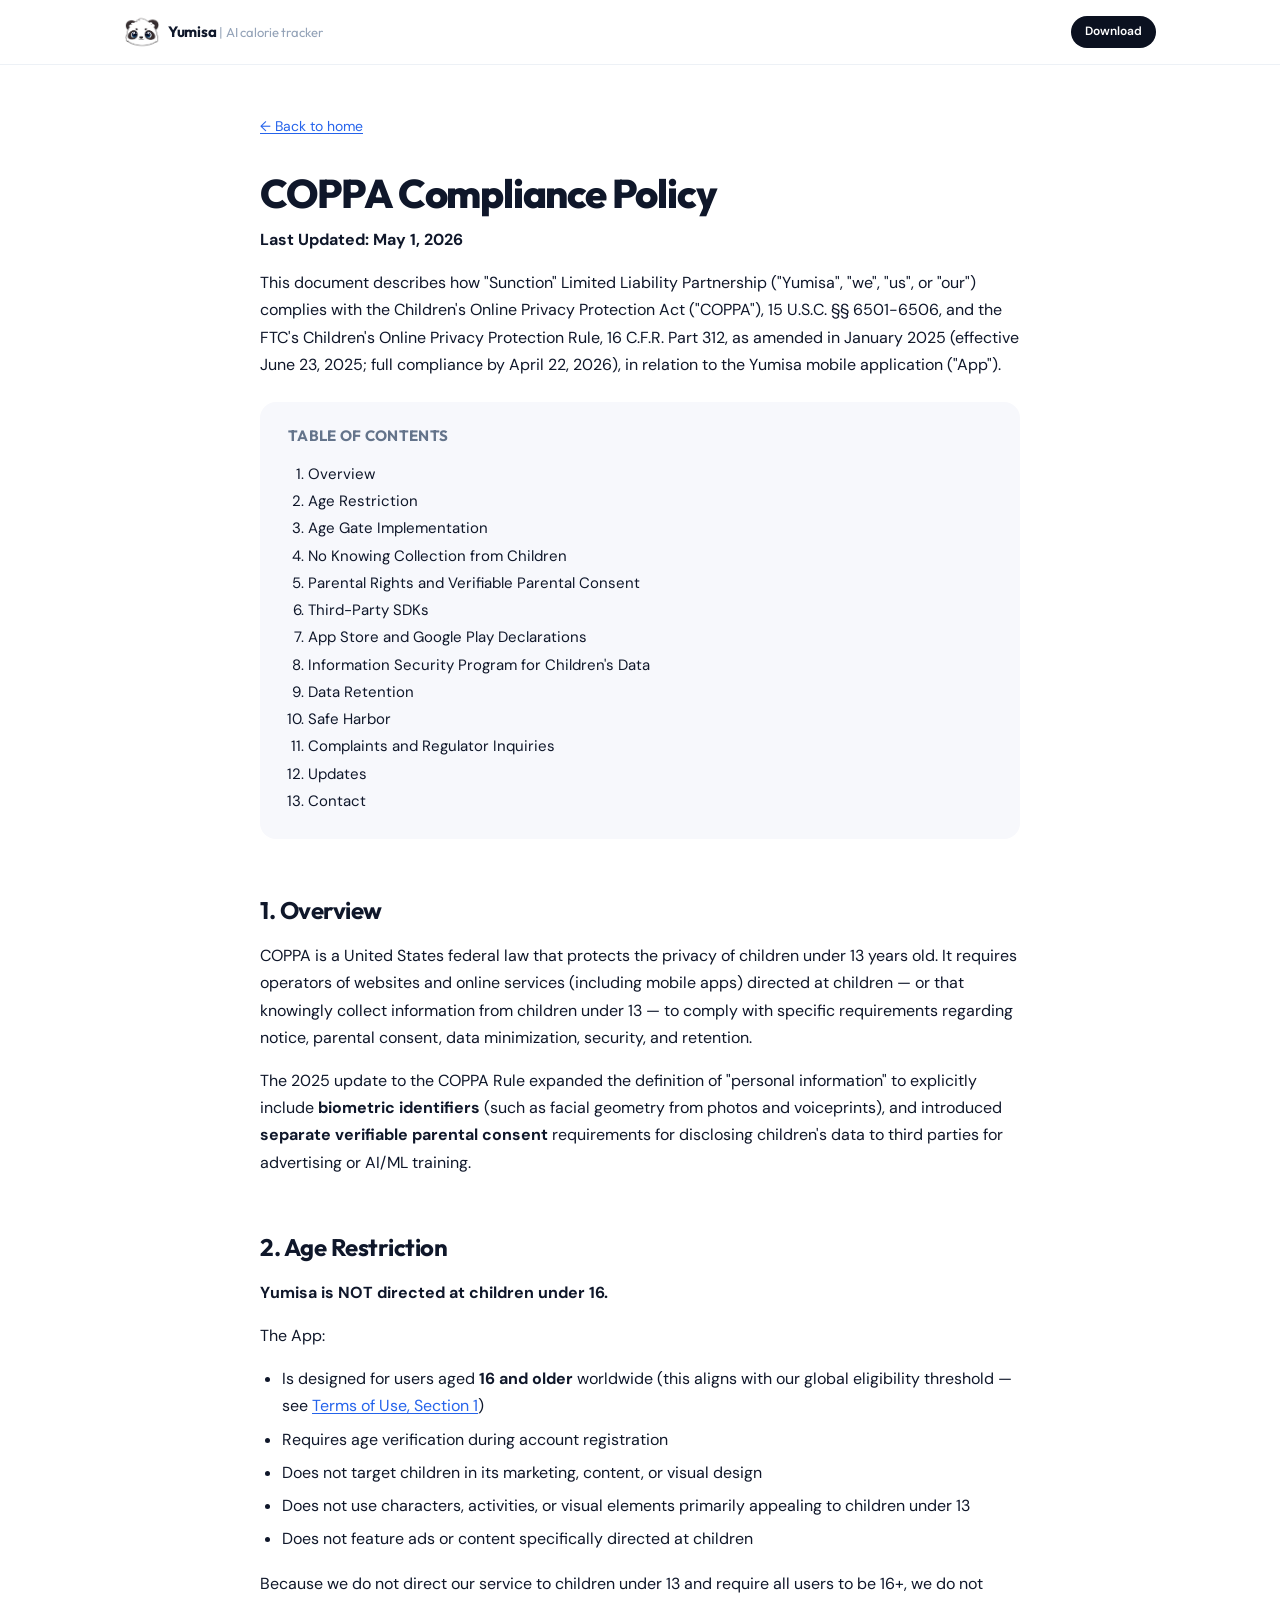
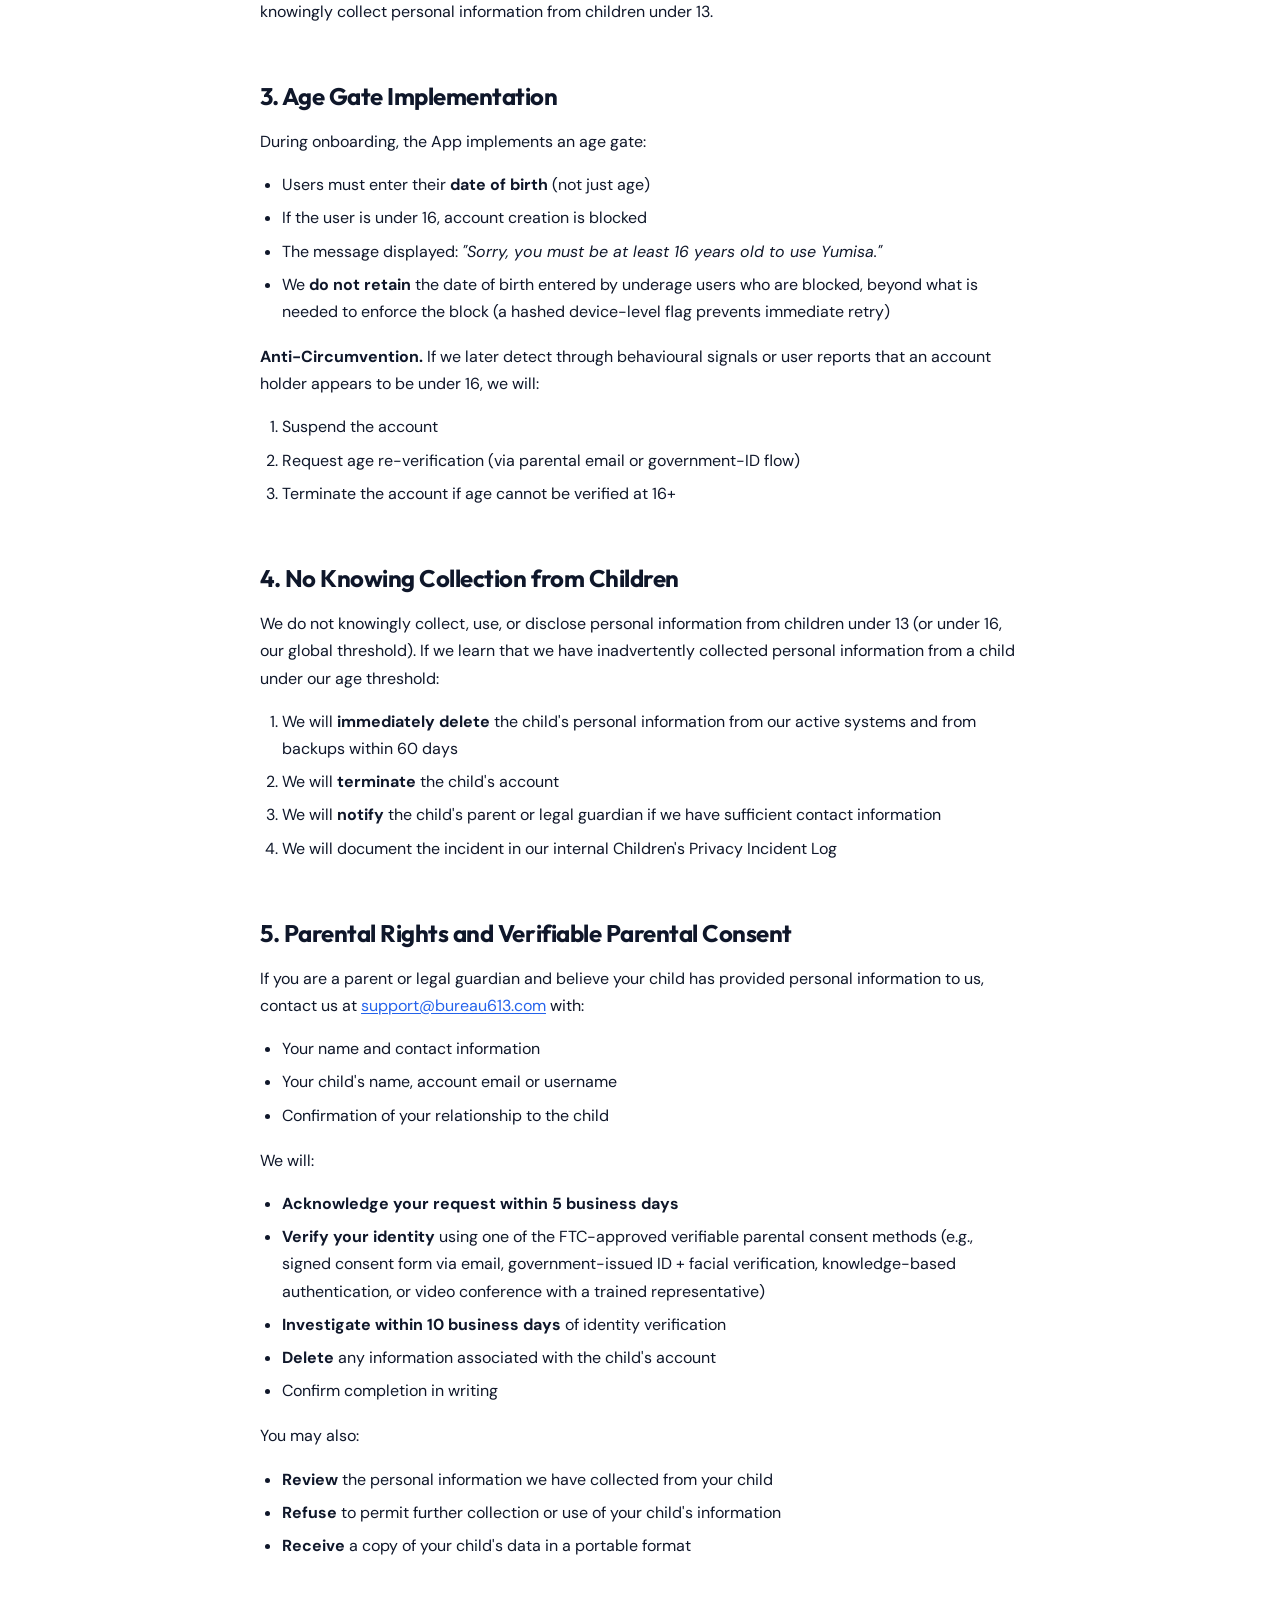
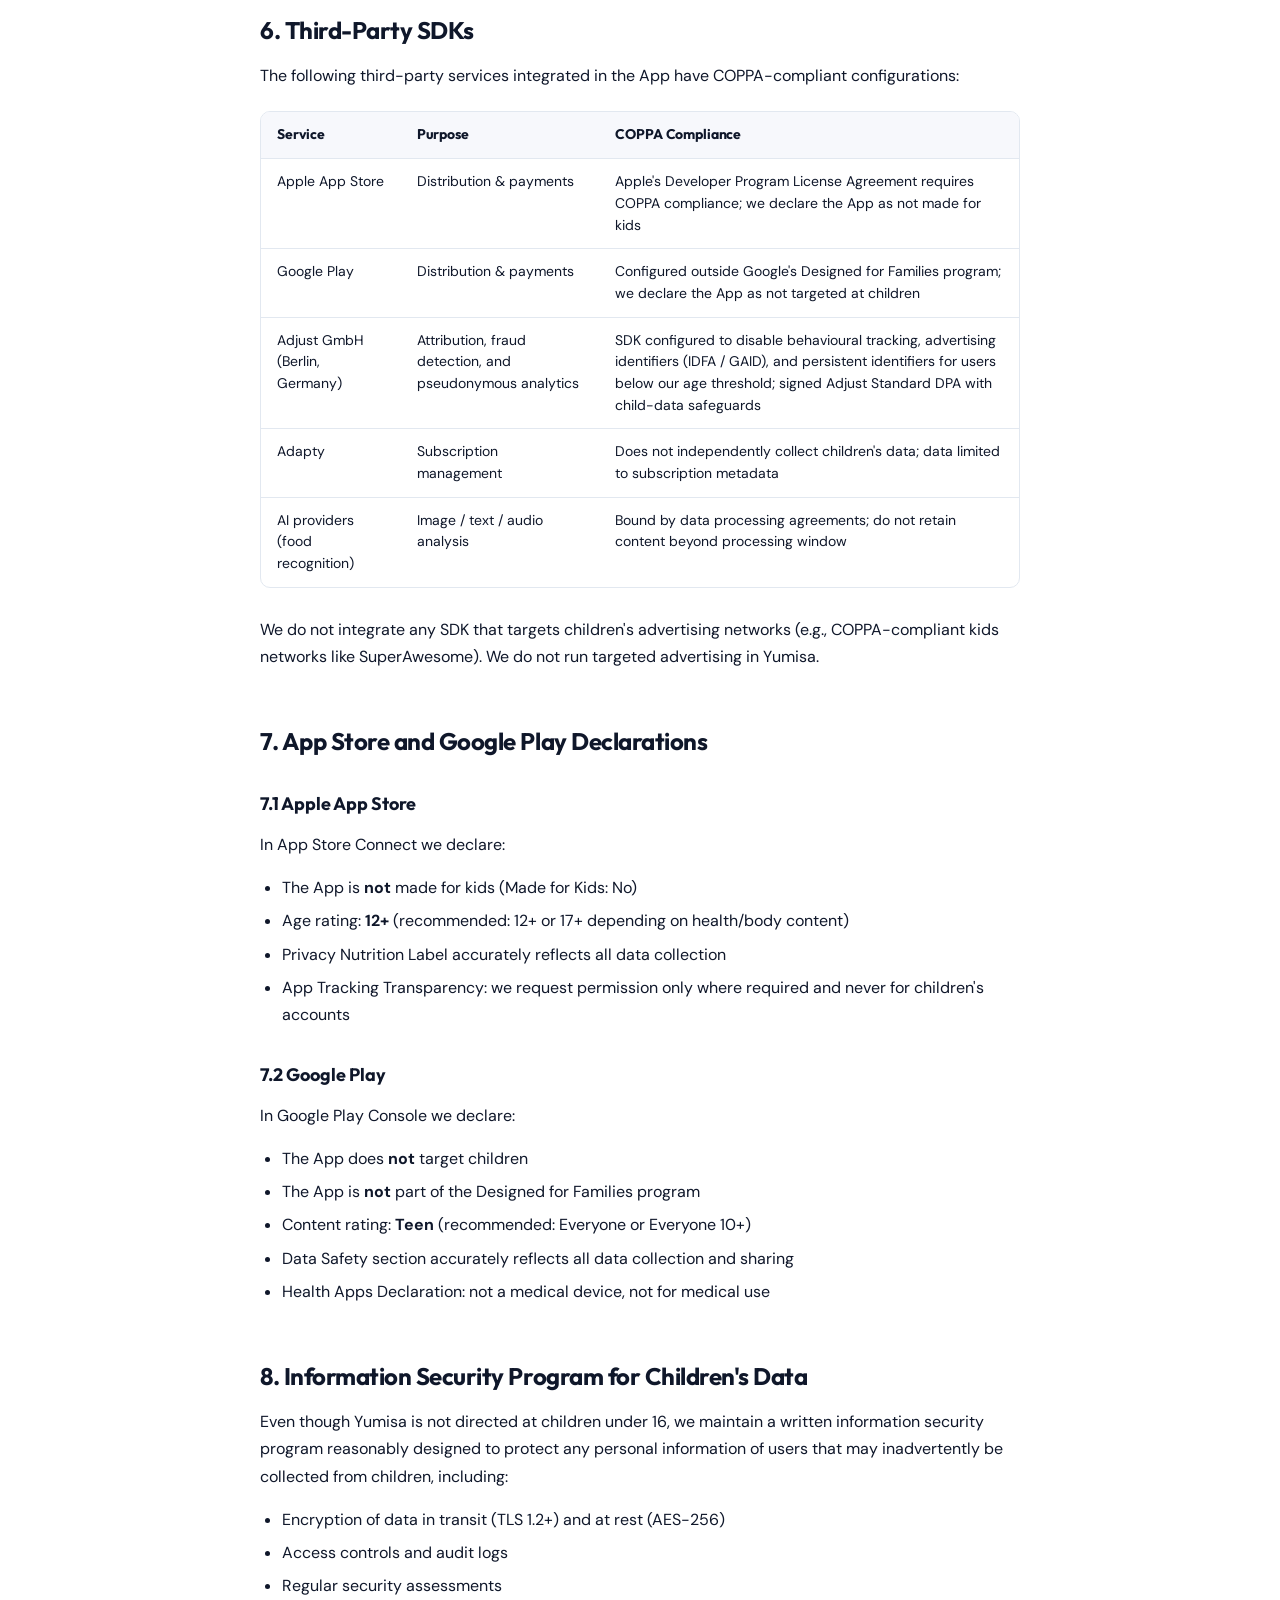
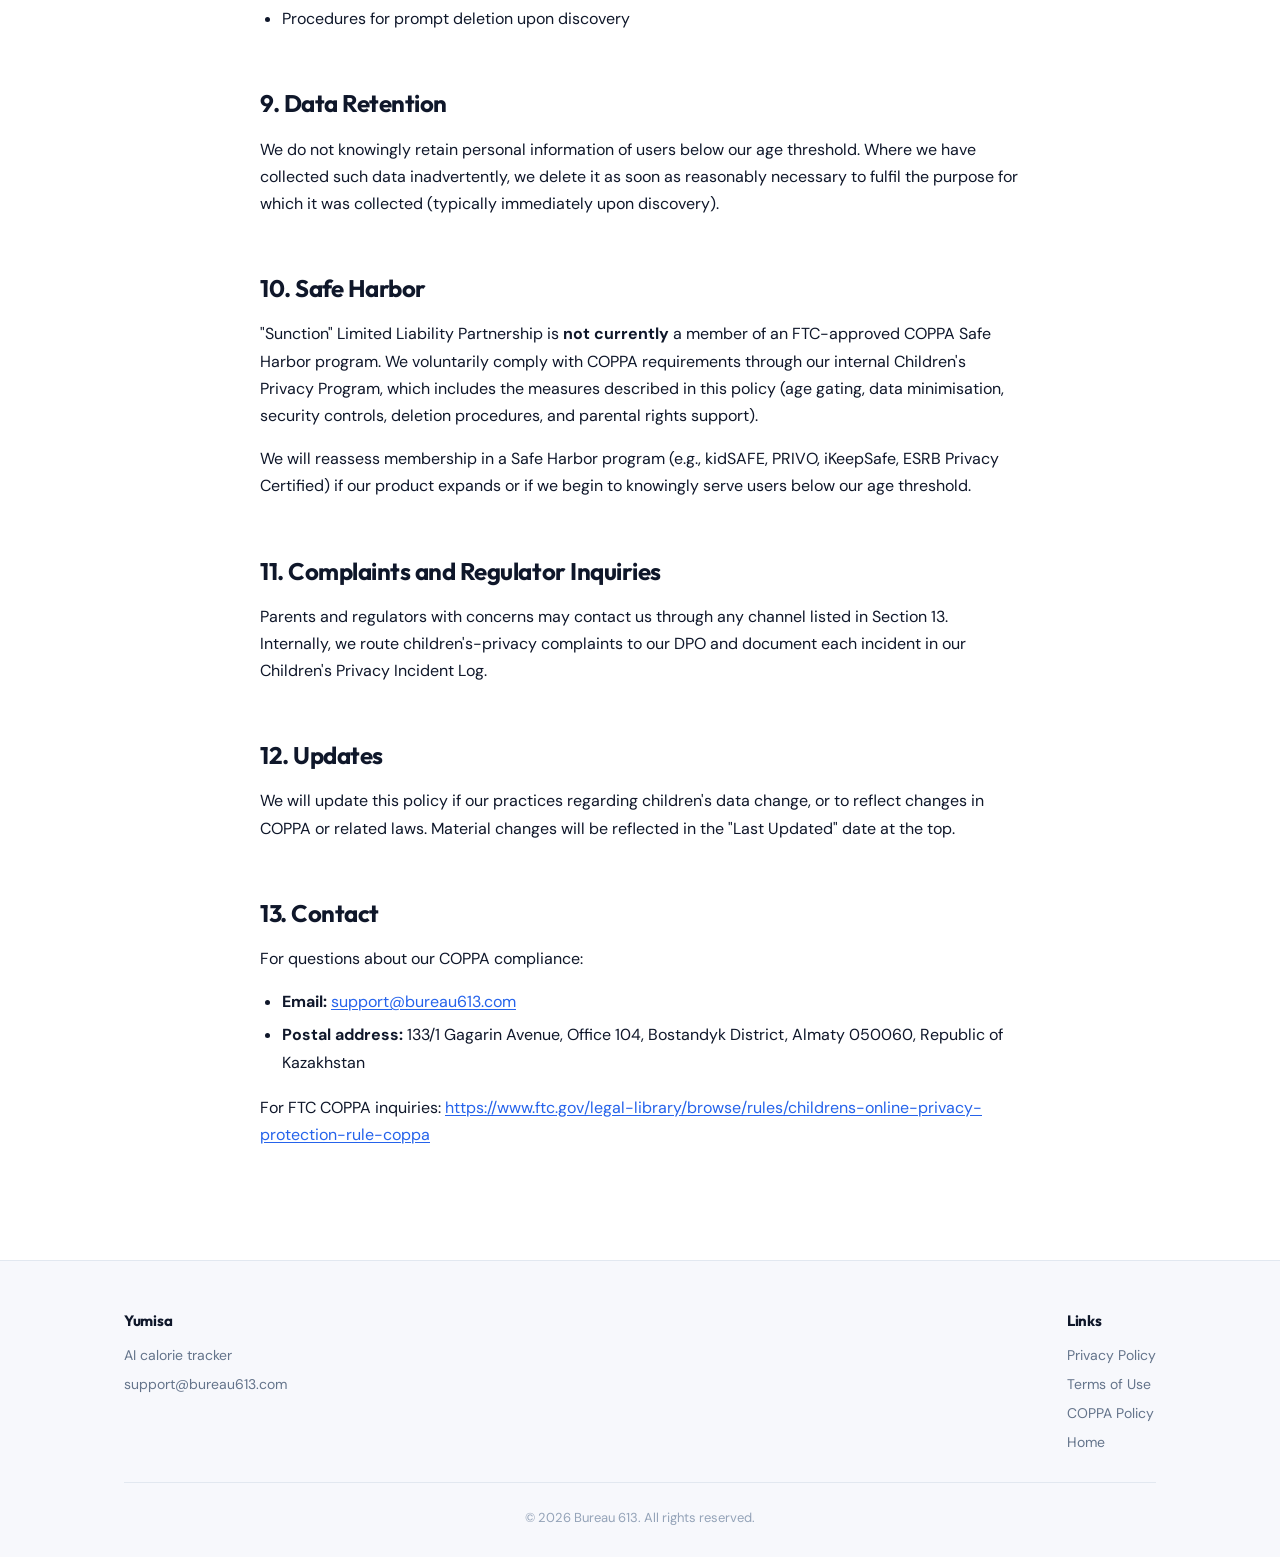
==== coppa-policy.html @ 4a051762 "Add COPPA policy page, link it from all footers, clarify cookie usage - New coppa-policy.html built " ====
<!DOCTYPE html>
<html lang="en" dir="ltr">
<head>
  <meta charset="UTF-8">
  <meta name="viewport" content="width=device-width, initial-scale=1.0">
  <title>COPPA Policy — Yumisa</title>
  <meta name="description" content="How Yumisa complies with the Children's Online Privacy Protection Act (COPPA).">
  <meta name="robots" content="index, follow">
  <link rel="preconnect" href="https://fonts.googleapis.com">
  <link rel="preconnect" href="https://fonts.gstatic.com" crossorigin>
  <link href="https://fonts.googleapis.com/css2?family=DM+Sans:ital,opsz,wght@0,9..40,400;0,9..40,500;0,9..40,700;1,9..40,400&family=Outfit:wght@400;600;700;800;900&display=swap" rel="stylesheet">
  <link rel="stylesheet" href="styles.css">
</head>
<body>

  <header class="header">
    <div class="container header__inner">
      <a href="index.html" class="header__logo">
        <img src="logo.png" alt="Yumisa logo" class="header__logo-icon">
        <span class="header__logo-text"><strong>Yumisa</strong> <span class="header__logo-divider">|</span> <span class="header__logo-tagline">AI calorie tracker</span></span>
      </a>
      <a href="https://apps.apple.com/" class="header__cta" target="_blank" rel="noopener">Download</a>
    </div>
  </header>

  <main>
    <section class="legal">
      <div class="container">
        <div class="legal__inner">
          <a href="index.html" class="legal__back">← Back to home</a>

          <h1 class="legal__title">COPPA Compliance Policy</h1>
          <p class="legal__meta"><strong>Last Updated: May 1, 2026</strong></p>

          <p class="legal__intro">This document describes how "Sunction" Limited Liability Partnership ("Yumisa", "we", "us", or "our") complies with the Children's Online Privacy Protection Act ("COPPA"), 15 U.S.C. §§ 6501-6506, and the FTC's Children's Online Privacy Protection Rule, 16 C.F.R. Part 312, as amended in January 2025 (effective June 23, 2025; full compliance by April 22, 2026), in relation to the Yumisa mobile application ("App").</p>

          <div class="legal__toc">
            <div class="legal__toc-title">Table of Contents</div>
            <ol>
              <li><a href="#s1">Overview</a></li>
              <li><a href="#s2">Age Restriction</a></li>
              <li><a href="#s3">Age Gate Implementation</a></li>
              <li><a href="#s4">No Knowing Collection from Children</a></li>
              <li><a href="#s5">Parental Rights and Verifiable Parental Consent</a></li>
              <li><a href="#s6">Third-Party SDKs</a></li>
              <li><a href="#s7">App Store and Google Play Declarations</a></li>
              <li><a href="#s8">Information Security Program for Children's Data</a></li>
              <li><a href="#s9">Data Retention</a></li>
              <li><a href="#s10">Safe Harbor</a></li>
              <li><a href="#s11">Complaints and Regulator Inquiries</a></li>
              <li><a href="#s12">Updates</a></li>
              <li><a href="#s13">Contact</a></li>
            </ol>
          </div>

          <h2 id="s1">1. Overview</h2>

          <p>COPPA is a United States federal law that protects the privacy of children under 13 years old. It requires operators of websites and online services (including mobile apps) directed at children — or that knowingly collect information from children under 13 — to comply with specific requirements regarding notice, parental consent, data minimization, security, and retention.</p>

          <p>The 2025 update to the COPPA Rule expanded the definition of "personal information" to explicitly include <strong>biometric identifiers</strong> (such as facial geometry from photos and voiceprints), and introduced <strong>separate verifiable parental consent</strong> requirements for disclosing children's data to third parties for advertising or AI/ML training.</p>

          <h2 id="s2">2. Age Restriction</h2>

          <p><strong>Yumisa is NOT directed at children under 16.</strong></p>

          <p>The App:</p>
          <ul>
            <li>Is designed for users aged <strong>16 and older</strong> worldwide (this aligns with our global eligibility threshold — see <a href="terms-of-use.html#s1">Terms of Use, Section 1</a>)</li>
            <li>Requires age verification during account registration</li>
            <li>Does not target children in its marketing, content, or visual design</li>
            <li>Does not use characters, activities, or visual elements primarily appealing to children under 13</li>
            <li>Does not feature ads or content specifically directed at children</li>
          </ul>

          <p>Because we do not direct our service to children under 13 and require all users to be 16+, we do not knowingly collect personal information from children under 13.</p>

          <h2 id="s3">3. Age Gate Implementation</h2>

          <p>During onboarding, the App implements an age gate:</p>
          <ul>
            <li>Users must enter their <strong>date of birth</strong> (not just age)</li>
            <li>If the user is under 16, account creation is blocked</li>
            <li>The message displayed: <em>"Sorry, you must be at least 16 years old to use Yumisa."</em></li>
            <li>We <strong>do not retain</strong> the date of birth entered by underage users who are blocked, beyond what is needed to enforce the block (a hashed device-level flag prevents immediate retry)</li>
          </ul>

          <p><strong>Anti-Circumvention.</strong> If we later detect through behavioural signals or user reports that an account holder appears to be under 16, we will:</p>
          <ol>
            <li>Suspend the account</li>
            <li>Request age re-verification (via parental email or government-ID flow)</li>
            <li>Terminate the account if age cannot be verified at 16+</li>
          </ol>

          <h2 id="s4">4. No Knowing Collection from Children</h2>

          <p>We do not knowingly collect, use, or disclose personal information from children under 13 (or under 16, our global threshold). If we learn that we have inadvertently collected personal information from a child under our age threshold:</p>
          <ol>
            <li>We will <strong>immediately delete</strong> the child's personal information from our active systems and from backups within 60 days</li>
            <li>We will <strong>terminate</strong> the child's account</li>
            <li>We will <strong>notify</strong> the child's parent or legal guardian if we have sufficient contact information</li>
            <li>We will document the incident in our internal Children's Privacy Incident Log</li>
          </ol>

          <h2 id="s5">5. Parental Rights and Verifiable Parental Consent</h2>

          <p>If you are a parent or legal guardian and believe your child has provided personal information to us, contact us at <a href="mailto:support@bureau613.com">support@bureau613.com</a> with:</p>
          <ul>
            <li>Your name and contact information</li>
            <li>Your child's name, account email or username</li>
            <li>Confirmation of your relationship to the child</li>
          </ul>

          <p>We will:</p>
          <ul>
            <li><strong>Acknowledge your request within 5 business days</strong></li>
            <li><strong>Verify your identity</strong> using one of the FTC-approved verifiable parental consent methods (e.g., signed consent form via email, government-issued ID + facial verification, knowledge-based authentication, or video conference with a trained representative)</li>
            <li><strong>Investigate within 10 business days</strong> of identity verification</li>
            <li><strong>Delete</strong> any information associated with the child's account</li>
            <li>Confirm completion in writing</li>
          </ul>

          <p>You may also:</p>
          <ul>
            <li><strong>Review</strong> the personal information we have collected from your child</li>
            <li><strong>Refuse</strong> to permit further collection or use of your child's information</li>
            <li><strong>Receive</strong> a copy of your child's data in a portable format</li>
          </ul>

          <h2 id="s6">6. Third-Party SDKs</h2>

          <p>The following third-party services integrated in the App have COPPA-compliant configurations:</p>

          <div class="legal__table-wrap">
            <table>
              <thead>
                <tr><th>Service</th><th>Purpose</th><th>COPPA Compliance</th></tr>
              </thead>
              <tbody>
                <tr><td>Apple App Store</td><td>Distribution &amp; payments</td><td>Apple's Developer Program License Agreement requires COPPA compliance; we declare the App as not made for kids</td></tr>
                <tr><td>Google Play</td><td>Distribution &amp; payments</td><td>Configured outside Google's Designed for Families program; we declare the App as not targeted at children</td></tr>
                <tr><td>Adjust GmbH (Berlin, Germany)</td><td>Attribution, fraud detection, and pseudonymous analytics</td><td>SDK configured to disable behavioural tracking, advertising identifiers (IDFA / GAID), and persistent identifiers for users below our age threshold; signed Adjust Standard DPA with child-data safeguards</td></tr>
                <tr><td>Adapty</td><td>Subscription management</td><td>Does not independently collect children's data; data limited to subscription metadata</td></tr>
                <tr><td>AI providers (food recognition)</td><td>Image / text / audio analysis</td><td>Bound by data processing agreements; do not retain content beyond processing window</td></tr>
              </tbody>
            </table>
          </div>

          <p>We do not integrate any SDK that targets children's advertising networks (e.g., COPPA-compliant kids networks like SuperAwesome). We do not run targeted advertising in Yumisa.</p>

          <h2 id="s7">7. App Store and Google Play Declarations</h2>

          <h3>7.1 Apple App Store</h3>
          <p>In App Store Connect we declare:</p>
          <ul>
            <li>The App is <strong>not</strong> made for kids (Made for Kids: No)</li>
            <li>Age rating: <strong>12+</strong> (recommended: 12+ or 17+ depending on health/body content)</li>
            <li>Privacy Nutrition Label accurately reflects all data collection</li>
            <li>App Tracking Transparency: we request permission only where required and never for children's accounts</li>
          </ul>

          <h3>7.2 Google Play</h3>
          <p>In Google Play Console we declare:</p>
          <ul>
            <li>The App does <strong>not</strong> target children</li>
            <li>The App is <strong>not</strong> part of the Designed for Families program</li>
            <li>Content rating: <strong>Teen</strong> (recommended: Everyone or Everyone 10+)</li>
            <li>Data Safety section accurately reflects all data collection and sharing</li>
            <li>Health Apps Declaration: not a medical device, not for medical use</li>
          </ul>

          <h2 id="s8">8. Information Security Program for Children's Data</h2>

          <p>Even though Yumisa is not directed at children under 16, we maintain a written information security program reasonably designed to protect any personal information of users that may inadvertently be collected from children, including:</p>
          <ul>
            <li>Encryption of data in transit (TLS 1.2+) and at rest (AES-256)</li>
            <li>Access controls and audit logs</li>
            <li>Regular security assessments</li>
            <li>Procedures for prompt deletion upon discovery</li>
          </ul>

          <h2 id="s9">9. Data Retention</h2>

          <p>We do not knowingly retain personal information of users below our age threshold. Where we have collected such data inadvertently, we delete it as soon as reasonably necessary to fulfil the purpose for which it was collected (typically immediately upon discovery).</p>

          <h2 id="s10">10. Safe Harbor</h2>

          <p>"Sunction" Limited Liability Partnership is <strong>not currently</strong> a member of an FTC-approved COPPA Safe Harbor program. We voluntarily comply with COPPA requirements through our internal Children's Privacy Program, which includes the measures described in this policy (age gating, data minimisation, security controls, deletion procedures, and parental rights support).</p>

          <p>We will reassess membership in a Safe Harbor program (e.g., kidSAFE, PRIVO, iKeepSafe, ESRB Privacy Certified) if our product expands or if we begin to knowingly serve users below our age threshold.</p>

          <h2 id="s11">11. Complaints and Regulator Inquiries</h2>

          <p>Parents and regulators with concerns may contact us through any channel listed in Section 13. Internally, we route children's-privacy complaints to our DPO and document each incident in our Children's Privacy Incident Log.</p>

          <h2 id="s12">12. Updates</h2>

          <p>We will update this policy if our practices regarding children's data change, or to reflect changes in COPPA or related laws. Material changes will be reflected in the "Last Updated" date at the top.</p>

          <h2 id="s13">13. Contact</h2>

          <p>For questions about our COPPA compliance:</p>
          <ul>
            <li><strong>Email:</strong> <a href="mailto:support@bureau613.com">support@bureau613.com</a></li>
            <li><strong>Postal address:</strong> 133/1 Gagarin Avenue, Office 104, Bostandyk District, Almaty 050060, Republic of Kazakhstan</li>
          </ul>

          <p>For FTC COPPA inquiries: <a href="https://www.ftc.gov/legal-library/browse/rules/childrens-online-privacy-protection-rule-coppa">https://www.ftc.gov/legal-library/browse/rules/childrens-online-privacy-protection-rule-coppa</a></p>
        </div>
      </div>
    </section>
  </main>

  <footer class="footer">
    <div class="container footer__inner">
      <div class="footer__col">
        <strong class="footer__heading">Yumisa</strong>
        <span class="footer__text">AI calorie tracker</span>
        <a href="mailto:support@bureau613.com" class="footer__link">support@bureau613.com</a>
      </div>
      <div class="footer__col">
        <strong class="footer__heading">Links</strong>
        <a href="privacy-policy.html" class="footer__link">Privacy Policy</a>
        <a href="terms-of-use.html" class="footer__link">Terms of Use</a>
        <a href="coppa-policy.html" class="footer__link">COPPA Policy</a>
        <a href="index.html" class="footer__link">Home</a>
      </div>
    </div>
    <div class="container">
      <p class="footer__copy">&copy; 2026 Bureau 613. All rights reserved.</p>
    </div>
  </footer>

</body>
</html>
---- styles.css ----
/* === Reset & Variables === */
*,
*::before,
*::after {
  margin: 0;
  padding: 0;
  box-sizing: border-box;
}

:root {
  --color-bg: #FFFFFF;
  --color-bg-alt: #F7F8FC;
  --color-bg-dark: #0B1120;
  --color-accent: #2563EB;
  --color-accent-light: #3B82F6;
  --color-text: #0F172A;
  --color-text-secondary: #64748B;
  --color-text-muted: #94A3B8;
  --color-border: #E2E8F0;
  --color-icon-bg: #EEF2FF;
  --color-card-shadow: rgba(15, 23, 42, 0.06);
  --font-display: 'Outfit', -apple-system, sans-serif;
  --font-body: 'DM Sans', -apple-system, sans-serif;
  --container-max: 1080px;
  --radius-sm: 10px;
  --radius-md: 16px;
  --radius-lg: 28px;
  --radius-xl: 36px;
}

html {
  font-size: 16px;
  -webkit-font-smoothing: antialiased;
  -moz-osx-font-smoothing: grayscale;
  scroll-behavior: smooth;
}

body {
  font-family: var(--font-body);
  color: var(--color-text);
  background: var(--color-bg);
  line-height: 1.65;
  overflow-x: hidden;
}

img {
  max-width: 100%;
  display: block;
}

a {
  text-decoration: none;
  color: inherit;
}

/* === Animations === */
@keyframes fadeUp {
  from {
    opacity: 0;
    transform: translateY(28px);
  }
  to {
    opacity: 1;
    transform: translateY(0);
  }
}

.anim-fade {
  opacity: 0;
  transform: translateY(28px);
}

.anim-visible {
  animation: fadeUp 0.7s cubic-bezier(0.22, 1, 0.36, 1) forwards;
}

/* === Layout === */
.container {
  width: 100%;
  max-width: var(--container-max);
  margin: 0 auto;
  padding: 0 24px;
}

/* === Header === */
.header {
  position: sticky;
  top: 0;
  z-index: 100;
  background: rgba(255, 255, 255, 0.85);
  backdrop-filter: blur(16px);
  -webkit-backdrop-filter: blur(16px);
  border-bottom: 1px solid rgba(226, 232, 240, 0.6);
}

.header__inner {
  display: flex;
  justify-content: space-between;
  align-items: center;
  height: 64px;
}

.header__logo {
  display: flex;
  align-items: center;
  gap: 8px;
  min-width: 0;
  overflow: hidden;
}

.header__logo-icon {
  width: 36px;
  height: 36px;
  object-fit: contain;
  display: block;
  flex-shrink: 0;
}

.header__logo-text {
  font-family: var(--font-display);
  font-size: 13px;
  color: var(--color-text-muted);
  letter-spacing: -0.01em;
  white-space: nowrap;
}

.header__logo-text strong {
  font-size: 15px;
  font-weight: 700;
  color: var(--color-text);
  letter-spacing: -0.02em;
}

.header__logo-divider,
.header__logo-tagline {
  display: none;
}

@media (min-width: 768px) {
  .header__logo-divider,
  .header__logo-tagline {
    display: inline;
  }
}

.header__lang {
  font-family: var(--font-body);
  font-size: 13px;
  color: var(--color-text-secondary);
  cursor: pointer;
  padding: 6px 12px;
  border-radius: var(--radius-sm);
  transition: background 0.2s;
}

.header__lang:hover {
  background: var(--color-bg-alt);
}

.header__cta {
  font-family: var(--font-body);
  font-size: 12px;
  font-weight: 600;
  color: #FFFFFF;
  background: var(--color-bg-dark);
  padding: 6px 14px;
  border-radius: 100px;
  transition: all 0.25s;
  white-space: nowrap;
  flex-shrink: 0;
}

.header__cta:hover {
  background: var(--color-accent);
}

/* === Shared: Store Buttons (legacy) === */
.store-buttons {
  display: flex;
  gap: 12px;
  flex-wrap: wrap;
}

.store-button {
  display: inline-flex;
  align-items: center;
  gap: 8px;
  padding: 14px 28px;
  border-radius: var(--radius-sm);
  font-family: var(--font-body);
  font-size: 15px;
  font-weight: 600;
  text-align: center;
  transition: all 0.25s cubic-bezier(0.22, 1, 0.36, 1);
  letter-spacing: -0.01em;
}

.store-button:hover {
  transform: translateY(-2px);
  box-shadow: 0 8px 24px rgba(15, 23, 42, 0.15);
}

.store-button--dark {
  background: var(--color-bg-dark);
  color: #FFFFFF;
}

.store-button--light {
  background: #FFFFFF;
  color: var(--color-bg-dark);
}

.store-button--light:hover {
  box-shadow: 0 8px 24px rgba(255, 255, 255, 0.2);
}

/* === Shared: Download Button === */
.download-wrap {
  display: flex;
}

.download-wrap--center {
  justify-content: center;
}

.download-button {
  display: inline-block;
  padding: 16px 48px;
  border-radius: 100px;
  font-family: var(--font-body);
  font-size: 16px;
  font-weight: 700;
  text-align: center;
  background: var(--color-bg-dark);
  color: #FFFFFF;
  transition: all 0.25s cubic-bezier(0.22, 1, 0.36, 1);
  letter-spacing: -0.01em;
}

.download-button:hover {
  transform: translateY(-2px);
  box-shadow: 0 12px 32px rgba(15, 23, 42, 0.2);
  background: #1E293B;
}

.download-button--light {
  background: #FFFFFF;
  color: var(--color-bg-dark);
}

.download-button--light:hover {
  background: #F8FAFC;
  box-shadow: 0 12px 32px rgba(255, 255, 255, 0.15);
}

/* === Shared: Phone Frame (iPhone 17 Pro) === */
.phone-frame {
  width: 220px;
  aspect-ratio: 1290 / 2796;
  background: #1A1A1A;
  border-radius: 40px;
  padding: 8px;
  position: relative;
  flex-shrink: 0;
  box-shadow:
    0 32px 64px rgba(15, 23, 42, 0.18),
    0 12px 24px rgba(15, 23, 42, 0.10),
    inset 0 0 0 1.5px rgba(255, 255, 255, 0.12);
}

/* Side button — volume */
.phone-frame::before {
  content: '';
  position: absolute;
  left: -2.5px;
  top: 22%;
  width: 2.5px;
  height: 28px;
  background: #2A2A2A;
  border-radius: 2px 0 0 2px;
}

/* Side button — power */
.phone-frame::after {
  content: '';
  position: absolute;
  right: -2.5px;
  top: 28%;
  width: 2.5px;
  height: 40px;
  background: #2A2A2A;
  border-radius: 0 2px 2px 0;
}

.phone-frame__screen {
  width: 100%;
  height: 100%;
  background: linear-gradient(160deg, #EEF2FF 0%, #E0E7FF 40%, #C7D2FE 100%);
  border-radius: 32px;
  display: flex;
  flex-direction: column;
  align-items: center;
  justify-content: center;
  gap: 8px;
  overflow: hidden;
  position: relative;
  transition: opacity 0.3s;
}

/* Dynamic Island */
.phone-frame__notch {
  position: absolute;
  top: 10px;
  left: 50%;
  transform: translateX(-50%);
  width: 72px;
  height: 22px;
  background: #000000;
  border-radius: 20px;
  z-index: 2;
}

.phone-frame__placeholder {
  font-family: var(--font-body);
  font-size: 13px;
  color: var(--color-text-muted);
}

.phone-frame__img {
  width: 100%;
  height: 100%;
  object-fit: cover;
  object-position: top;
  border-radius: 32px;
}

/* Home indicator */
.phone-frame__screen::after {
  content: '';
  position: absolute;
  bottom: 6px;
  left: 50%;
  transform: translateX(-50%);
  width: 80px;
  height: 4px;
  background: rgba(0, 0, 0, 0.2);
  border-radius: 2px;
  z-index: 2;
}

.phone-mockup__icon {
  font-size: 42px;
}

.phone-mockup__label {
  font-family: var(--font-display);
  font-size: 14px;
  font-weight: 600;
  color: var(--color-text-secondary);
  letter-spacing: -0.01em;
}

/* === Section: Hero === */
.hero {
  padding: 64px 0 72px;
  position: relative;
  overflow: hidden;
}

.hero__bg {
  position: absolute;
  top: -40%;
  right: -20%;
  width: 700px;
  height: 700px;
  background: radial-gradient(circle, rgba(37, 99, 235, 0.06) 0%, transparent 70%);
  pointer-events: none;
}

.hero__inner {
  display: flex;
  flex-direction: column;
  gap: 48px;
  align-items: center;
  position: relative;
}

.hero__content {
  text-align: center;
}

.hero .store-buttons,
.hero .download-wrap {
  justify-content: center;
}

.hero__badge {
  display: inline-block;
  font-family: var(--font-body);
  font-size: 13px;
  font-weight: 500;
  color: var(--color-accent);
  background: var(--color-icon-bg);
  padding: 6px 16px;
  border-radius: 100px;
  margin-bottom: 20px;
  letter-spacing: 0.02em;
}

.hero__title {
  font-family: var(--font-display);
  font-size: 40px;
  font-weight: 800;
  line-height: 1.15;
  margin-bottom: 18px;
  letter-spacing: -0.03em;
}

.hero__title-accent {
  background: linear-gradient(135deg, var(--color-accent) 0%, #7C3AED 100%);
  -webkit-background-clip: text;
  -webkit-text-fill-color: transparent;
  background-clip: text;
}

.hero__subtitle {
  font-size: 17px;
  color: var(--color-text-secondary);
  margin-bottom: 32px;
  line-height: 1.6;
  max-width: 480px;
  margin-left: auto;
  margin-right: auto;
}

.hero__phone {
  display: flex;
  justify-content: center;
}

/* === Shared: Section Titles === */
.section-title {
  font-family: var(--font-display);
  font-size: 28px;
  font-weight: 800;
  text-align: center;
  margin-bottom: 10px;
  letter-spacing: -0.03em;
}

.section-subtitle {
  font-size: 16px;
  color: var(--color-text-secondary);
  text-align: center;
  margin-bottom: 40px;
  max-width: 480px;
  margin-left: auto;
  margin-right: auto;
  line-height: 1.6;
}

/* === Section: Pains === */
.pains {
  padding: 72px 0;
  background: var(--color-bg-alt);
  position: relative;
}

.pains__grid {
  display: flex;
  flex-direction: column;
  gap: 16px;
}

.pain-card {
  background: var(--color-bg);
  border: 1px solid var(--color-border);
  border-radius: var(--radius-md);
  padding: 28px 24px;
  transition: all 0.3s cubic-bezier(0.22, 1, 0.36, 1);
}

.pain-card:hover {
  transform: translateY(-4px);
  box-shadow: 0 12px 32px var(--color-card-shadow);
  border-color: transparent;
}

.pain-card__icon-wrap {
  width: 48px;
  height: 48px;
  background: var(--color-icon-bg);
  border-radius: var(--radius-sm);
  display: flex;
  align-items: center;
  justify-content: center;
  margin-bottom: 16px;
}

.pain-card__icon {
  font-size: 24px;
}

.pain-card__title {
  font-family: var(--font-display);
  font-size: 16px;
  font-weight: 700;
  margin-bottom: 8px;
  letter-spacing: -0.02em;
  line-height: 1.35;
}

.pain-card__text {
  font-size: 14px;
  color: var(--color-text-secondary);
  line-height: 1.6;
}

/* === Section: Solution === */
.solution {
  padding: 72px 0;
}

.solution__list {
  display: flex;
  flex-direction: column;
  gap: 16px;
  max-width: 600px;
  margin: 0 auto;
}

.solution-item {
  display: flex;
  align-items: flex-start;
  gap: 20px;
  background: var(--color-bg-alt);
  border-radius: var(--radius-md);
  padding: 24px;
  transition: all 0.3s cubic-bezier(0.22, 1, 0.36, 1);
  border: 1px solid transparent;
}

.solution-item:hover {
  background: var(--color-bg);
  border-color: var(--color-border);
  box-shadow: 0 8px 24px var(--color-card-shadow);
}

.solution-item__number {
  font-family: var(--font-display);
  font-size: 28px;
  font-weight: 800;
  color: var(--color-accent);
  opacity: 0.3;
  line-height: 1;
  flex-shrink: 0;
  letter-spacing: -0.03em;
  padding-top: 2px;
}

.solution-item__title {
  font-family: var(--font-display);
  font-size: 16px;
  font-weight: 700;
  margin-bottom: 4px;
  letter-spacing: -0.02em;
}

.solution-item__text {
  font-size: 14px;
  color: var(--color-text-secondary);
  line-height: 1.6;
}

/* === Section: Features === */
.features {
  padding: 72px 0;
  background: var(--color-bg-alt);
}

.features__inner {
  display: flex;
  flex-direction: column;
  gap: 32px;
  align-items: center;
  margin-top: 36px;
}

.features__phone {
  display: flex;
  justify-content: center;
}

.phone-frame--feature {
  width: 200px;
}

/* Mobile: text below phone */
.features__mobile-text {
  text-align: center;
  padding: 0 12px;
}

.feature-mobile__title {
  font-family: var(--font-display);
  font-size: 17px;
  font-weight: 700;
  margin-bottom: 6px;
  letter-spacing: -0.02em;
}

.feature-mobile__text {
  font-size: 15px;
  color: var(--color-text-secondary);
  line-height: 1.6;
}

/* Desktop: card list (hidden on mobile) */
.features__list {
  display: none;
  flex-direction: column;
  gap: 12px;
  width: 100%;
}

.feature-card {
  display: flex;
  align-items: center;
  gap: 14px;
  background: var(--color-bg);
  border: 1px solid var(--color-border);
  border-radius: var(--radius-md);
  padding: 18px 20px;
  cursor: pointer;
  opacity: 0.6;
  transition: all 0.3s cubic-bezier(0.22, 1, 0.36, 1);
  text-align: left;
  font-family: inherit;
  font-size: inherit;
  color: inherit;
  width: 100%;
}

.feature-card:hover {
  opacity: 0.85;
  border-color: var(--color-accent-light);
}

.feature-card--active {
  border: 2px solid var(--color-accent);
  opacity: 1;
  background: var(--color-bg);
  box-shadow: 0 4px 16px rgba(37, 99, 235, 0.1);
}

.feature-card--active:hover {
  opacity: 1;
}

.feature-card__icon {
  font-size: 24px;
  flex-shrink: 0;
  width: 44px;
  height: 44px;
  background: var(--color-icon-bg);
  border-radius: var(--radius-sm);
  display: flex;
  align-items: center;
  justify-content: center;
}

.feature-card__title {
  font-family: var(--font-display);
  font-size: 15px;
  font-weight: 700;
  margin-bottom: 2px;
  letter-spacing: -0.02em;
}

.feature-card__text {
  font-size: 13px;
  color: var(--color-text-secondary);
  line-height: 1.5;
}

.features__dots {
  display: flex;
  gap: 8px;
  justify-content: center;
  margin-top: 28px;
}

.dot {
  width: 8px;
  height: 8px;
  border-radius: 50%;
  background: var(--color-border);
  cursor: pointer;
  transition: all 0.25s;
}

.dot--active {
  background: var(--color-accent);
  width: 24px;
  border-radius: 4px;
}

/* === Section: CTA === */
.cta {
  padding: 80px 0;
  background: var(--color-bg-dark);
  text-align: center;
  position: relative;
  overflow: hidden;
}

.cta__glow {
  position: absolute;
  top: 50%;
  left: 50%;
  transform: translate(-50%, -50%);
  width: 600px;
  height: 400px;
  background: radial-gradient(circle, rgba(37, 99, 235, 0.15) 0%, transparent 70%);
  pointer-events: none;
}

.cta__title {
  font-family: var(--font-display);
  font-size: 30px;
  font-weight: 800;
  color: #FFFFFF;
  margin-bottom: 10px;
  letter-spacing: -0.03em;
  position: relative;
}

.cta__subtitle {
  font-size: 16px;
  color: var(--color-text-muted);
  margin-bottom: 32px;
  position: relative;
}

.store-buttons--center {
  justify-content: center;
  position: relative;
}

/* === Footer === */
.footer {
  padding: 48px 0 28px;
  background: var(--color-bg-alt);
  border-top: 1px solid var(--color-border);
}

.footer__inner {
  display: flex;
  flex-direction: column;
  gap: 32px;
  margin-bottom: 28px;
}

.footer__col {
  display: flex;
  flex-direction: column;
  gap: 6px;
}

.footer__heading {
  font-family: var(--font-display);
  font-size: 15px;
  font-weight: 700;
  color: var(--color-text);
  margin-bottom: 4px;
  letter-spacing: -0.02em;
}

.footer__text {
  font-size: 14px;
  color: var(--color-text-secondary);
}

.footer__link {
  font-size: 14px;
  color: var(--color-text-secondary);
  transition: color 0.2s;
}

.footer__link:hover {
  color: var(--color-accent);
}

.footer__lang-switch {
  font-size: 14px;
  color: var(--color-text-secondary);
  border: 1px solid var(--color-border);
  padding: 8px 16px;
  border-radius: var(--radius-sm);
  cursor: pointer;
  display: inline-block;
  transition: all 0.2s;
}

.footer__lang-switch:hover {
  border-color: var(--color-accent);
  color: var(--color-accent);
}

.footer__copy {
  text-align: center;
  font-size: 13px;
  color: var(--color-text-muted);
  padding-top: 24px;
  border-top: 1px solid var(--color-border);
}

/* === Language Picker === */
.lang-picker {
  position: relative;
}

.lang-picker__toggle {
  font-family: var(--font-body);
  font-size: 14px;
  color: var(--color-text-secondary);
  border: 1px solid var(--color-border);
  padding: 8px 16px;
  border-radius: var(--radius-sm);
  cursor: pointer;
  background: var(--color-bg);
  transition: all 0.2s;
  display: inline-block;
}

.lang-picker__toggle:hover {
  border-color: var(--color-accent);
  color: var(--color-accent);
}

.lang-picker__dropdown {
  display: none;
  position: absolute;
  bottom: 100%;
  left: 0;
  margin-bottom: 8px;
  background: var(--color-bg);
  border: 1px solid var(--color-border);
  border-radius: var(--radius-sm);
  box-shadow: 0 8px 24px var(--color-card-shadow);
  overflow: hidden;
  min-width: 160px;
  z-index: 50;
}

.lang-picker__dropdown--open {
  display: block;
}

.lang-picker__option {
  display: block;
  width: 100%;
  padding: 10px 16px;
  font-family: var(--font-body);
  font-size: 14px;
  color: var(--color-text);
  background: none;
  border: none;
  cursor: pointer;
  text-align: left;
  transition: background 0.15s;
}

.lang-picker__option:hover {
  background: var(--color-bg-alt);
}

.lang-picker__option--active {
  color: var(--color-accent);
  font-weight: 600;
}

/* === RTL Support === */
[dir="rtl"] {
  direction: rtl;
  text-align: right;
}

[dir="rtl"] .header__inner {
  flex-direction: row-reverse;
}

[dir="rtl"] .header__logo {
  flex-direction: row-reverse;
}

[dir="rtl"] .hero__inner {
  flex-direction: column;
}

[dir="rtl"] .hero__content {
  text-align: center;
}

[dir="rtl"] .hero .download-wrap {
  justify-content: center;
}

[dir="rtl"] .solution-item {
  flex-direction: row-reverse;
}

[dir="rtl"] .feature-card {
  flex-direction: row-reverse;
  text-align: right;
}

[dir="rtl"] .features__dots {
  direction: ltr;
}

[dir="rtl"] .pain-card {
  text-align: right;
}

[dir="rtl"] .section-title,
[dir="rtl"] .section-subtitle {
  text-align: center;
}

[dir="rtl"] .lang-picker__dropdown {
  left: auto;
  right: 0;
}

[dir="rtl"] .lang-picker__option {
  text-align: right;
}

[dir="rtl"] .footer__col {
  align-items: flex-start;
}

@media (min-width: 768px) {
  [dir="rtl"] .hero__inner {
    flex-direction: row-reverse;
  }

  [dir="rtl"] .hero__content {
    text-align: right;
  }

  [dir="rtl"] .hero .download-wrap {
    justify-content: flex-end;
  }

  [dir="rtl"] .features__inner {
    flex-direction: row-reverse;
  }

  [dir="rtl"] .footer__inner {
    flex-direction: row-reverse;
  }
}

/* === Desktop === */
@media (min-width: 768px) {
  .hero {
    padding: 80px 0 96px;
  }

  .hero__inner {
    flex-direction: row;
    gap: 56px;
  }

  .hero__content {
    flex: 1;
    text-align: left;
  }

  .hero .store-buttons,
  .hero .download-wrap {
    justify-content: flex-start;
  }

  .hero__title {
    font-size: 56px;
  }

  .hero__subtitle {
    font-size: 18px;
    margin-left: 0;
    max-width: none;
  }

  .hero__badge {
    margin-left: 0;
  }

  .pains__grid {
    flex-direction: row;
    gap: 20px;
  }

  .pain-card {
    flex: 1;
  }

  .section-title {
    font-size: 36px;
  }

  .features__inner {
    flex-direction: row;
    gap: 40px;
  }

  .features__mobile-text {
    display: none;
  }

  .features__list {
    display: flex;
    flex: 1;
  }

  .phone-frame--feature {
    width: 240px;
  }

  .cta__title {
    font-size: 40px;
  }

  .footer__inner {
    flex-direction: row;
    justify-content: space-between;
  }
}

/* === Legal pages (Privacy / Terms) === */
.legal {
  padding: 48px 0 96px;
  background: var(--color-bg);
}

.legal__inner {
  max-width: 760px;
  margin: 0 auto;
}

.legal__back {
  display: inline-flex;
  align-items: center;
  gap: 6px;
  font-size: 14px;
  color: var(--color-text-secondary);
  margin-bottom: 32px;
  transition: color 0.2s;
}

.legal__back:hover {
  color: var(--color-accent);
}

.legal__title {
  font-family: var(--font-display);
  font-size: 40px;
  font-weight: 800;
  letter-spacing: -0.03em;
  line-height: 1.15;
  margin-bottom: 10px;
  color: var(--color-text);
}

.legal__meta {
  font-size: 14px;
  color: var(--color-text-secondary);
  margin-bottom: 28px;
}

.legal__intro {
  font-size: 17px;
  line-height: 1.7;
  color: var(--color-text);
  margin-bottom: 20px;
}

.legal h2 {
  font-family: var(--font-display);
  font-size: 24px;
  font-weight: 700;
  letter-spacing: -0.02em;
  margin-top: 56px;
  margin-bottom: 16px;
  color: var(--color-text);
  line-height: 1.3;
}

.legal h3 {
  font-family: var(--font-display);
  font-size: 18px;
  font-weight: 700;
  margin-top: 32px;
  margin-bottom: 12px;
  color: var(--color-text);
}

.legal p {
  font-size: 16px;
  line-height: 1.7;
  color: var(--color-text);
  margin-bottom: 16px;
}

.legal ul,
.legal ol {
  padding-left: 22px;
  margin-bottom: 18px;
}

.legal li {
  font-size: 16px;
  line-height: 1.7;
  margin-bottom: 6px;
}

.legal strong {
  font-weight: 700;
  color: var(--color-text);
}

.legal a {
  color: var(--color-accent);
  text-decoration: underline;
  text-underline-offset: 2px;
  word-break: break-word;
}

.legal a:hover {
  text-decoration: none;
}

.legal blockquote {
  border-left: 3px solid var(--color-accent);
  background: var(--color-bg-alt);
  padding: 16px 22px;
  border-radius: 0 var(--radius-sm) var(--radius-sm) 0;
  margin: 24px 0 28px;
}

.legal blockquote p {
  margin-bottom: 0;
  font-size: 15px;
  line-height: 1.65;
}

.legal hr {
  border: 0;
  height: 1px;
  background: var(--color-border);
  margin: 40px 0;
}

.legal__toc {
  background: var(--color-bg-alt);
  border-radius: var(--radius-md);
  padding: 22px 28px;
  margin: 24px 0 0;
}

.legal__toc-title {
  font-family: var(--font-display);
  font-size: 15px;
  font-weight: 700;
  letter-spacing: 0.02em;
  text-transform: uppercase;
  color: var(--color-text-secondary);
  margin-bottom: 14px;
}

.legal__toc ol {
  margin-bottom: 0;
  padding-left: 20px;
}

.legal__toc li {
  margin-bottom: 4px;
  font-size: 15px;
  line-height: 1.55;
}

.legal__toc a {
  color: var(--color-text);
  text-decoration: none;
}

.legal__toc a:hover {
  color: var(--color-accent);
  text-decoration: underline;
}

.legal__table-wrap {
  overflow-x: auto;
  margin: 22px 0 28px;
  border-radius: var(--radius-sm);
  border: 1px solid var(--color-border);
}

.legal table {
  width: 100%;
  border-collapse: collapse;
  font-size: 14px;
  min-width: 480px;
}

.legal th,
.legal td {
  padding: 12px 16px;
  text-align: left;
  vertical-align: top;
  border-bottom: 1px solid var(--color-border);
  line-height: 1.55;
}

.legal th {
  background: var(--color-bg-alt);
  font-weight: 700;
  font-family: var(--font-display);
  letter-spacing: -0.01em;
}

.legal tr:last-child td {
  border-bottom: 0;
}

@media (max-width: 640px) {
  .legal {
    padding: 32px 0 64px;
  }

  .legal__title {
    font-size: 32px;
  }

  .legal h2 {
    font-size: 22px;
    margin-top: 44px;
  }

  .legal h3 {
    font-size: 17px;
  }

  .legal__toc {
    padding: 18px 22px;
  }
}
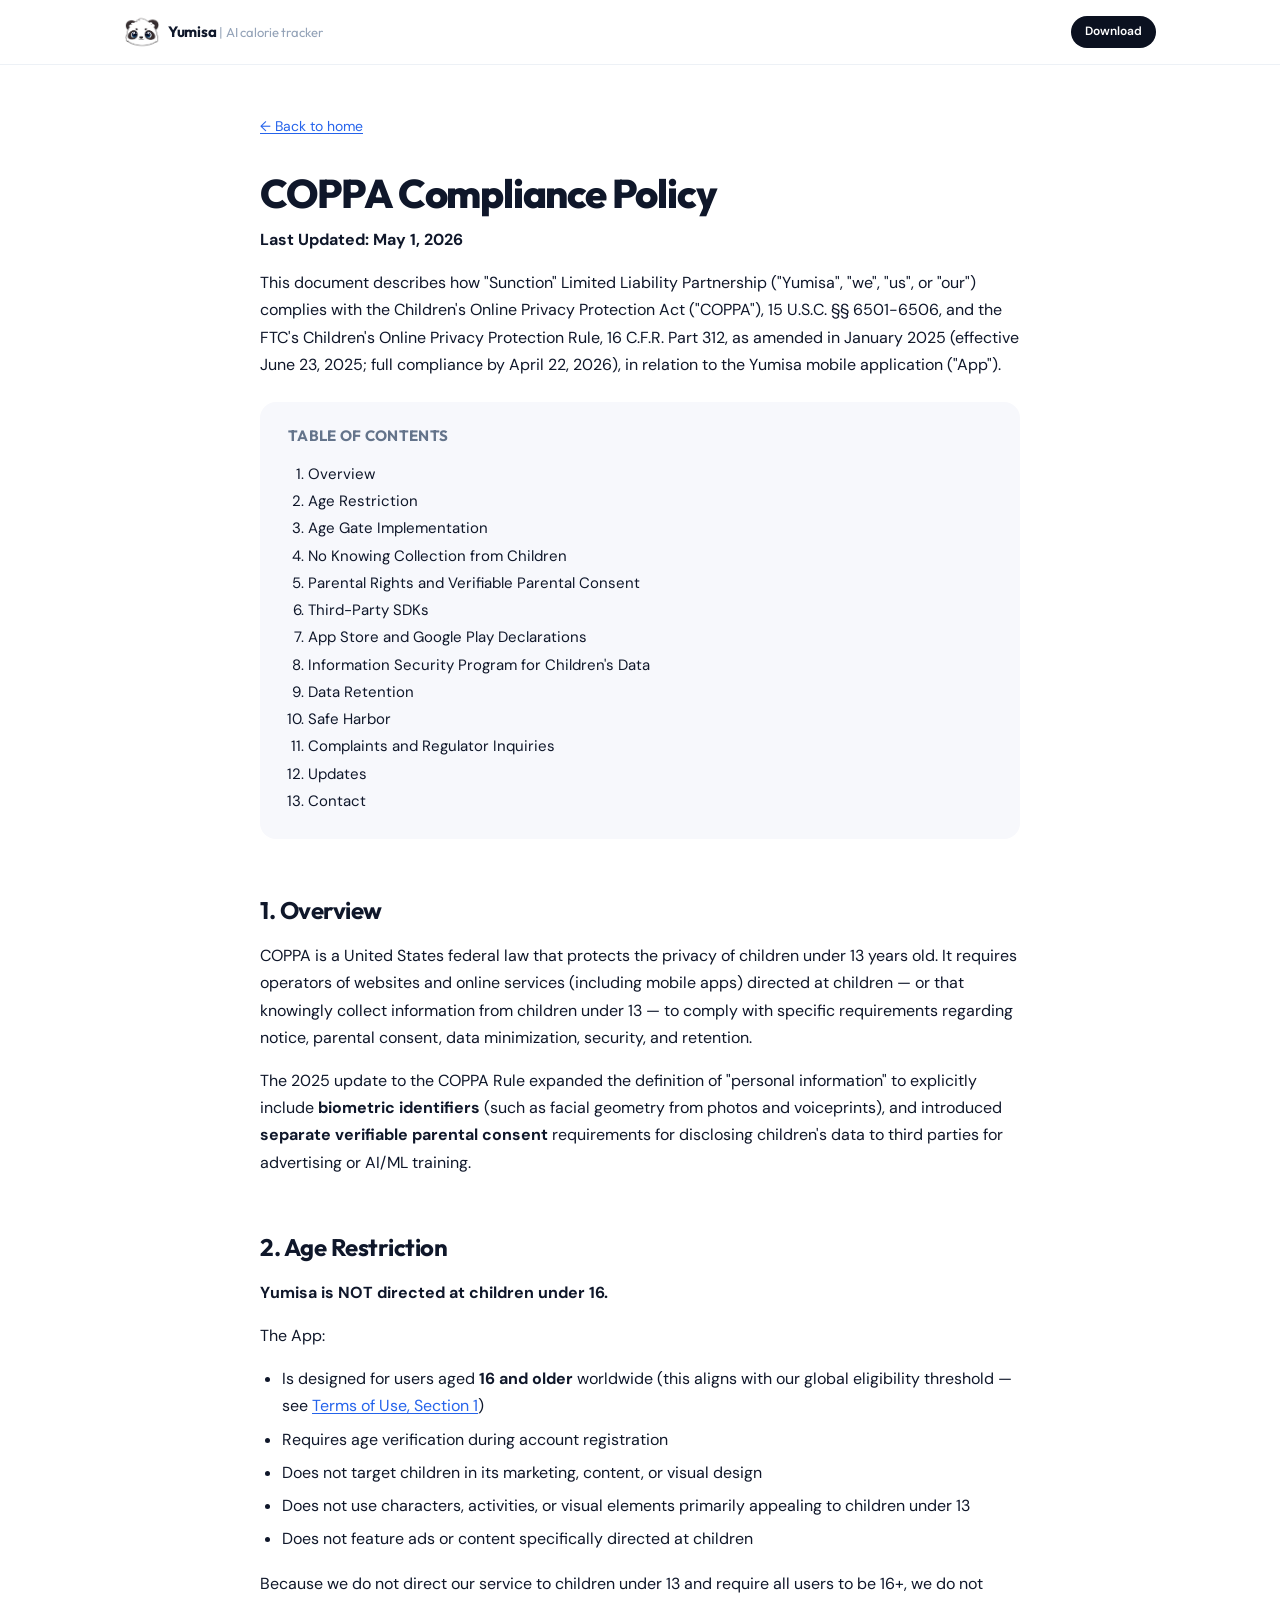
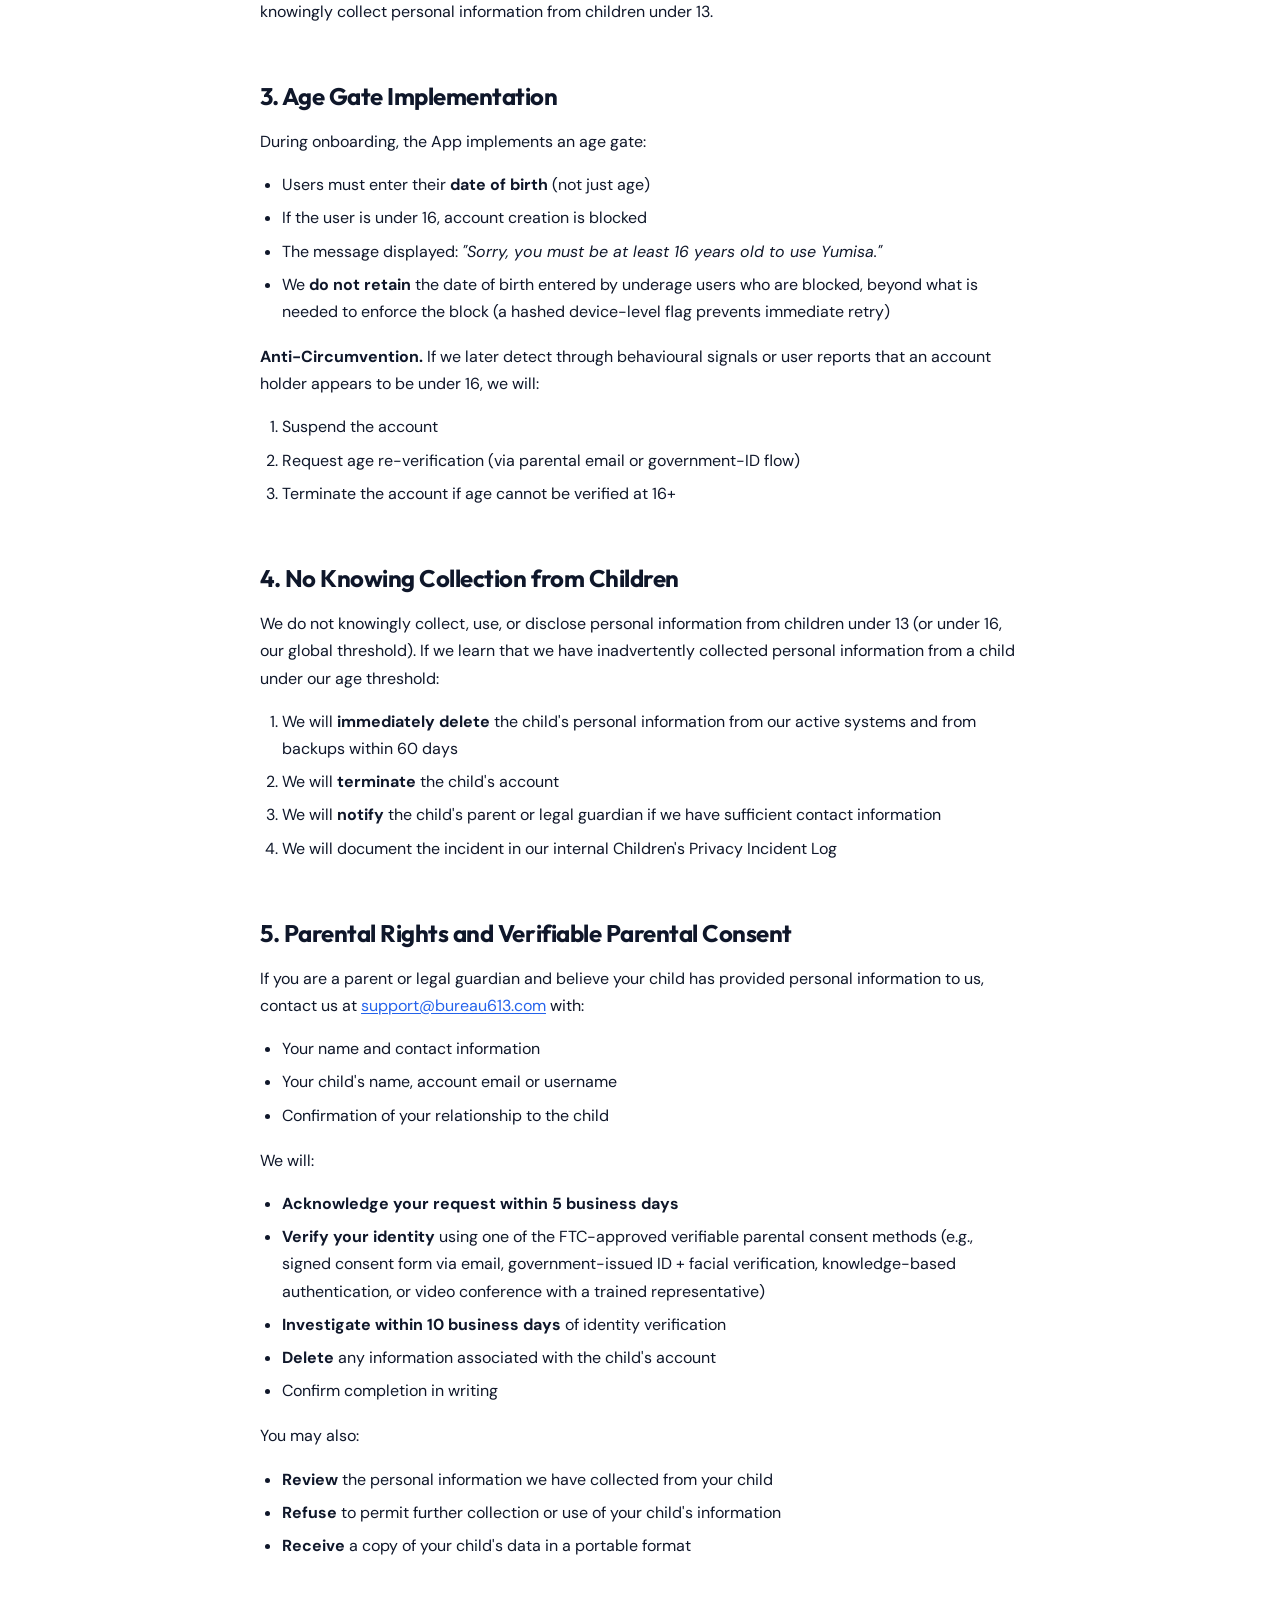
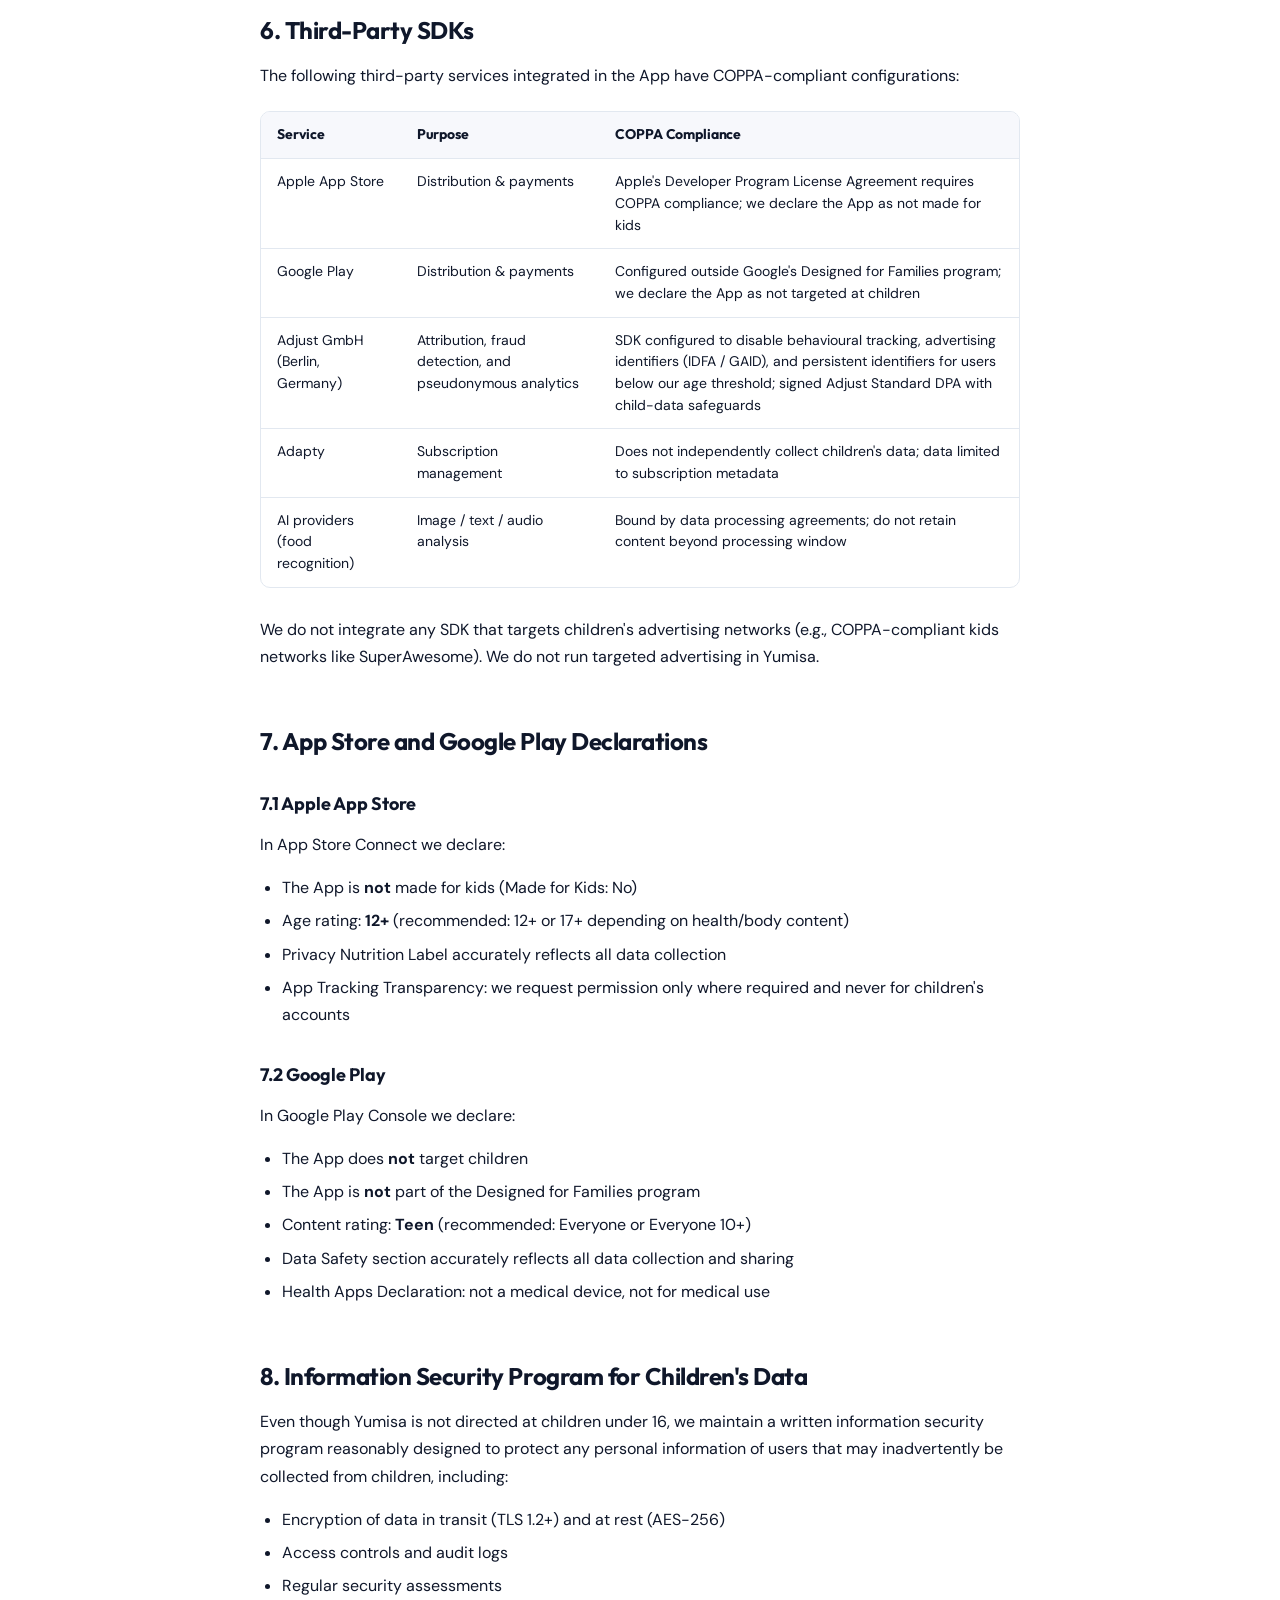
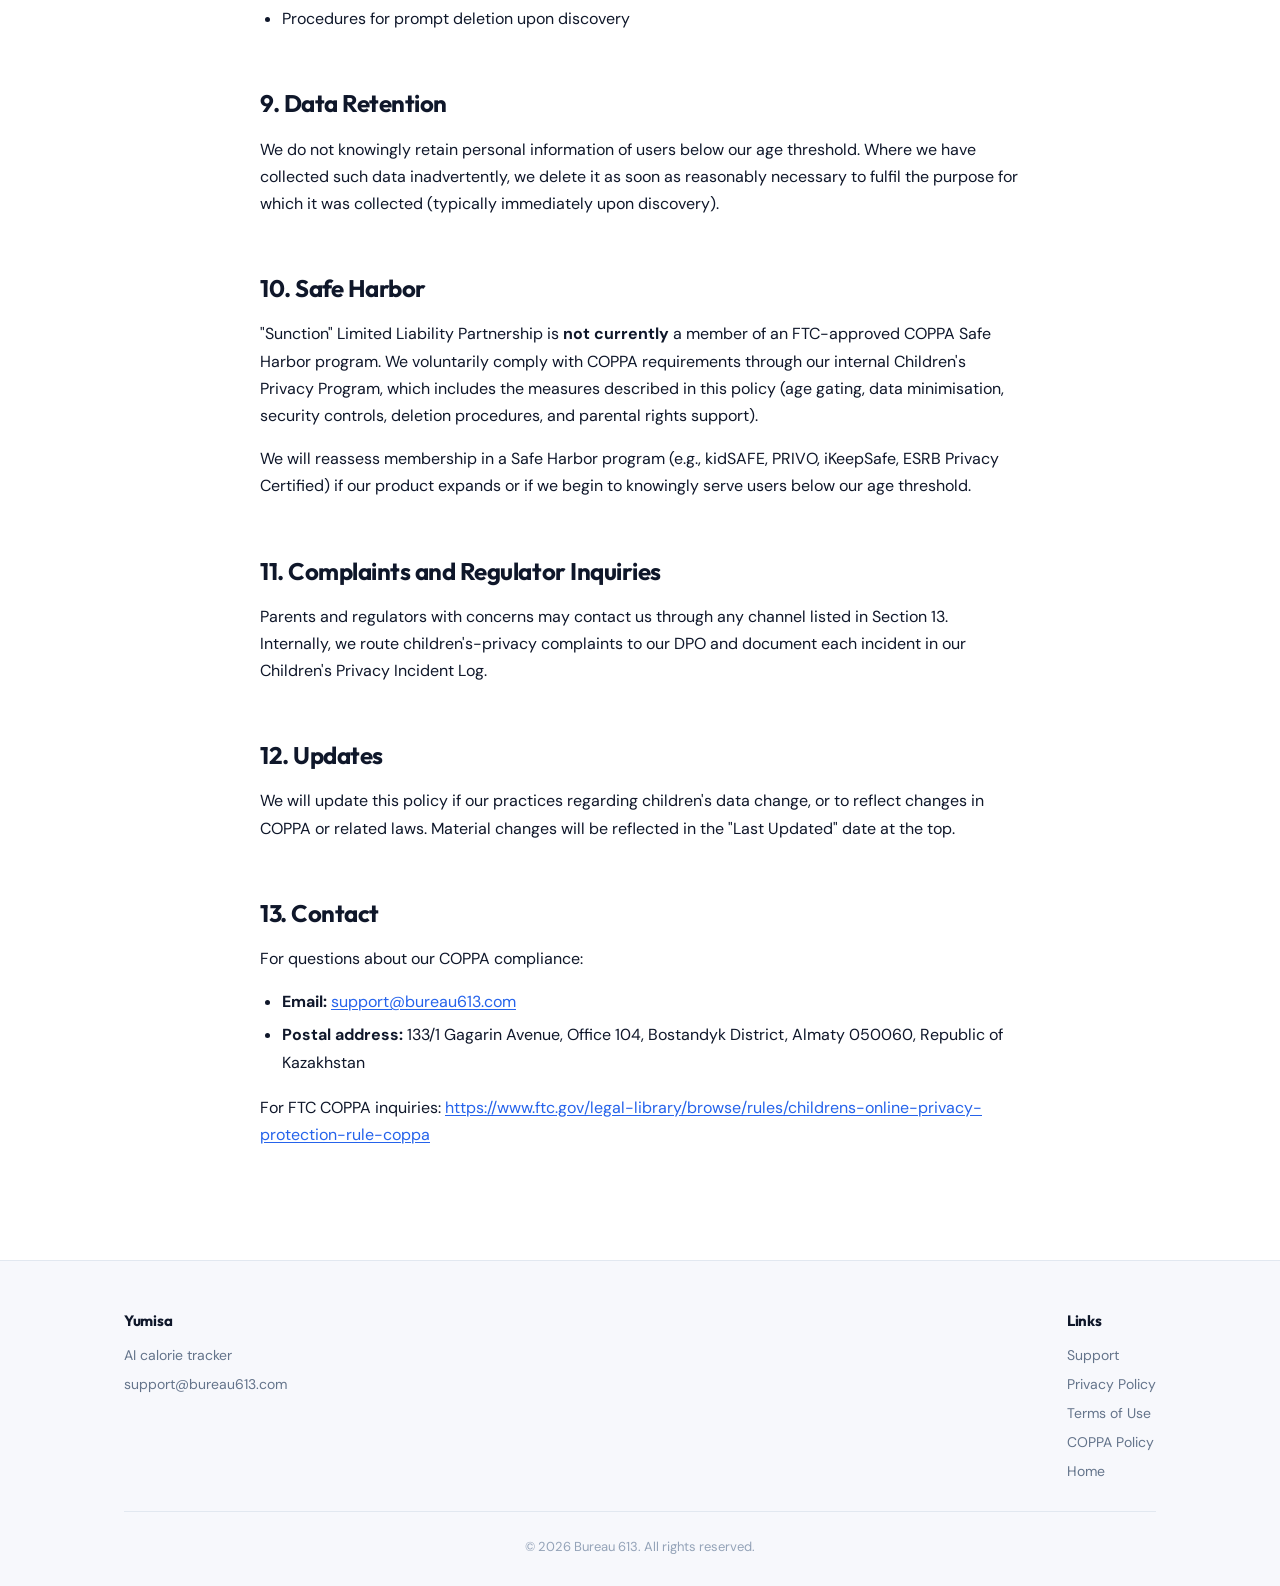
==== commit 4703ced5: "Add Support page for App Store / Google Play release - New support.html with contact card and 10-ite" ====
--- a/coppa-policy.html
+++ b/coppa-policy.html
@@ -219,6 +219,7 @@
       </div>
       <div class="footer__col">
         <strong class="footer__heading">Links</strong>
+        <a href="support.html" class="footer__link">Support</a>
         <a href="privacy-policy.html" class="footer__link">Privacy Policy</a>
         <a href="terms-of-use.html" class="footer__link">Terms of Use</a>
         <a href="coppa-policy.html" class="footer__link">COPPA Policy</a>
--- a/styles.css
+++ b/styles.css
@@ -1257,3 +1257,68 @@
     padding: 18px 22px;
   }
 }
+
+/* === Support page contact card === */
+.support__contact {
+  background: var(--color-bg-alt);
+  border: 1px solid var(--color-border);
+  border-radius: var(--radius-md);
+  padding: 24px 28px;
+  margin: 8px 0 40px;
+}
+
+.support__contact-row {
+  display: grid;
+  grid-template-columns: 1fr;
+  gap: 16px;
+}
+
+@media (min-width: 640px) {
+  .support__contact-row {
+    grid-template-columns: repeat(3, 1fr);
+    gap: 24px;
+  }
+}
+
+.support__contact-item {
+  display: flex;
+  flex-direction: column;
+  gap: 4px;
+}
+
+.support__contact-label {
+  font-family: var(--font-display);
+  font-size: 12px;
+  font-weight: 700;
+  letter-spacing: 0.08em;
+  text-transform: uppercase;
+  color: var(--color-text-muted);
+}
+
+.support__contact-value {
+  font-size: 16px;
+  font-weight: 600;
+  color: var(--color-text);
+  line-height: 1.45;
+  word-break: break-word;
+}
+
+a.support__contact-value {
+  color: var(--color-accent);
+  text-decoration: none;
+}
+
+a.support__contact-value:hover {
+  text-decoration: underline;
+  text-underline-offset: 2px;
+}
+
+.support__contact-note {
+  margin-top: 18px;
+  padding-top: 16px;
+  border-top: 1px solid var(--color-border);
+  font-size: 14px;
+  color: var(--color-text-secondary);
+  line-height: 1.6;
+  margin-bottom: 0;
+}
